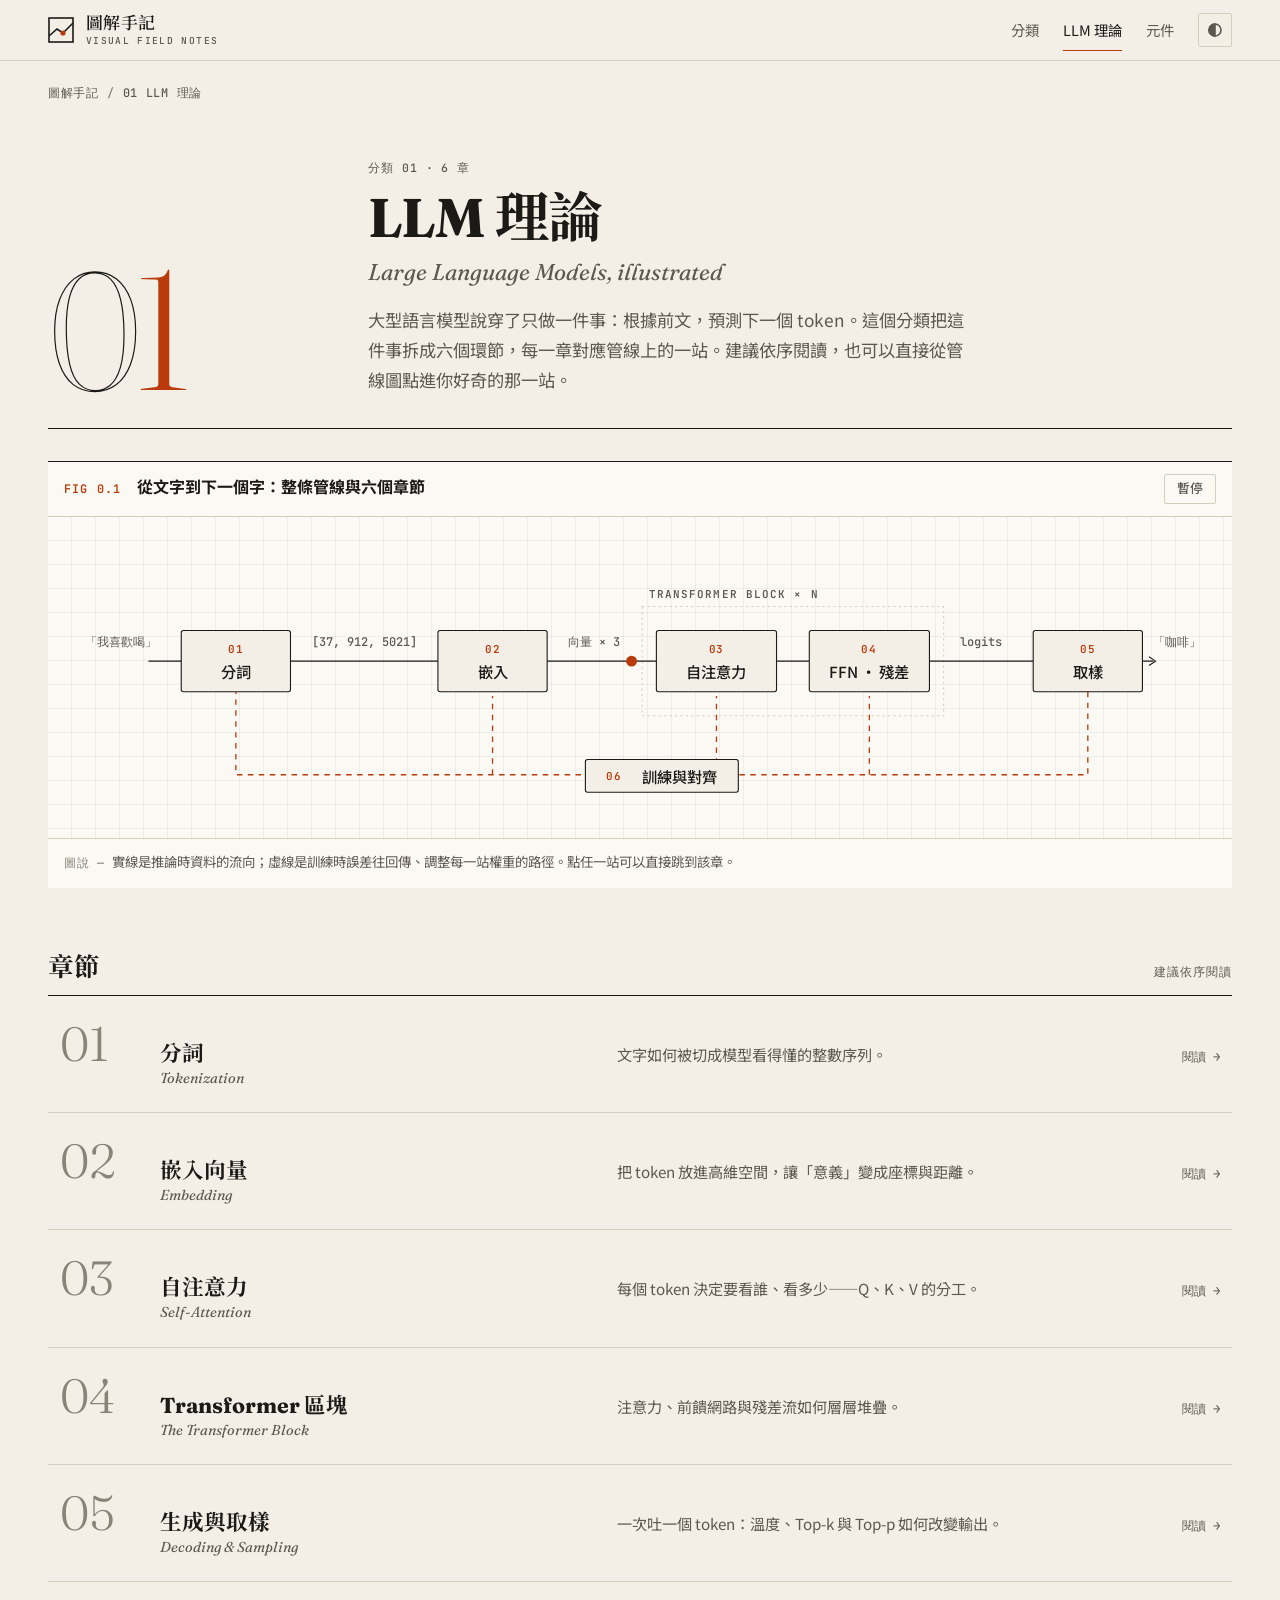
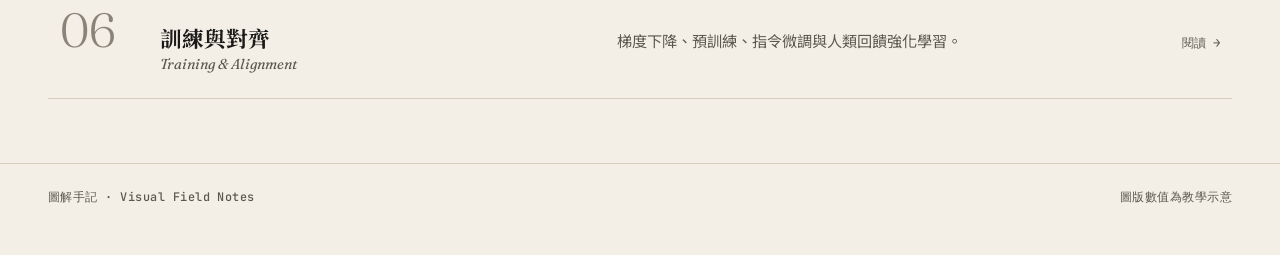
==== llm/index.html @ 07419495 "feat(site): add visual field notes site with LLM theory track Static knowledge site with interactive" ====
<!doctype html>
<html lang="zh-Hant">
<head>
<meta charset="utf-8">
<meta name="viewport" content="width=device-width, initial-scale=1">
<title>LLM 理論 · 圖解手記</title>
<meta name="description" content="六章互動圖版，從分詞、嵌入、注意力、Transformer、取樣到訓練，看懂大型語言模型。">
<script>try{var t=localStorage.getItem("fl-theme");if(t)document.documentElement.setAttribute("data-theme",t)}catch(e){}</script>
<link rel="preconnect" href="https://fonts.googleapis.com">
<link rel="preconnect" href="https://fonts.gstatic.com" crossorigin>
<link rel="stylesheet" href="https://fonts.googleapis.com/css2?family=Fraunces:ital,opsz,wght@0,9..144,300..700;1,9..144,400&family=JetBrains+Mono:wght@400;500;600&family=Noto+Sans+TC:wght@400;500;700&family=Noto+Serif+TC:wght@700&display=swap">
<link rel="stylesheet" href="../assets/css/site.css">
<style>
  .pipe-node rect { fill: var(--surface-page); stroke: var(--rule-strong); transition: fill var(--dur-1) linear, stroke var(--dur-1) linear; }
  .pipe-node text { font: 500 14px var(--f-body); fill: var(--text); text-anchor: middle; dominant-baseline: central; pointer-events: none; }
  .pipe-node .no { font: 600 10px var(--f-mono); fill: var(--accent); letter-spacing: .08em; }
  .pipe-node { cursor: pointer; outline: none; }
  .pipe-node.on rect, .pipe-node:focus-visible rect { fill: var(--surface-ink); stroke: var(--surface-ink); }
  .pipe-node.on text, .pipe-node:focus-visible text { fill: var(--text-on-ink); }
  .pipe-node.on .no, .pipe-node:focus-visible .no { fill: var(--data-hi); }
  .pipe-data text { font: 500 11px var(--f-mono); fill: var(--text-muted); text-anchor: middle; }
  .pipe-line { fill: none; stroke: var(--rule-strong); stroke-width: 1.2; }
  .pipe-loop { fill: none; stroke: var(--accent); stroke-width: 1.2; stroke-dasharray: 5 5; }
  .pipe-pulse { fill: var(--accent); }

  .ch-list { list-style: none; margin: 0; padding: 0; border-top: 1px solid var(--rule-strong); }
  .ch-list a {
    display: grid; grid-template-columns: 5.5rem minmax(0, 4fr) minmax(0, 5fr) auto; gap: var(--s-5); align-items: baseline;
    padding: var(--s-5) var(--s-3) var(--s-5) 0; border-bottom: 1px solid var(--rule); text-decoration: none;
    transition: background var(--dur-1) linear;
  }
  .ch-list a:hover, .ch-list a.on { background: var(--surface-raised); color: inherit; }
  .ch-no { font: 300 3rem/1 var(--f-display); color: var(--text-faint); font-variant-numeric: tabular-nums; padding-left: var(--s-3); transition: color var(--dur-1) linear; }
  .ch-list a:hover .ch-no, .ch-list a.on .ch-no { color: var(--accent); }
  .ch-title { font: 700 1.35rem/1.3 var(--f-display); }
  .ch-title small { display: block; font: italic 400 .9rem/1.4 var(--f-display); color: var(--text-muted); }
  .ch-sum { color: var(--text-muted); font-size: .95rem; }
  .ch-go { font: 500 .78rem var(--f-mono); color: var(--text-muted); white-space: nowrap; }
  .ch-list a:hover .ch-go { color: var(--accent); }
  @media (max-width: 860px) {
    .ch-list a { grid-template-columns: 3.6rem minmax(0, 1fr); gap: var(--s-1) var(--s-4); }
    .ch-no { font-size: 2.2rem; grid-row: span 2; }
    .ch-go { display: none; }
  }
  .list-head { display: flex; justify-content: space-between; align-items: baseline; margin: var(--s-8) 0 var(--s-3); }
  .list-head h2 { margin: 0; font: 700 1.6rem/1.2 var(--f-display); }
</style>
</head>
<body>
<a class="skip-link" href="#main">跳到主要內容</a>
<header class="masthead"><div class="masthead-inner">
  <a class="brand" href="../index.html">
    <svg class="brand-mark" viewBox="0 0 26 26" aria-hidden="true"><rect class="bm-frame" x="1" y="1" width="24" height="24"/><path class="bm-line" d="M1 19 L9 12 L15 16 L25 6"/><circle class="bm-dot" cx="15" cy="16" r="2.6"/></svg>
    <span class="brand-name">圖解手記<small>Visual Field Notes</small></span>
  </a>
  <nav class="site-nav" aria-label="主要">
    <a href="../index.html#categories" class="nav-optional">分類</a>
    <a href="index.html" aria-current="page">LLM 理論</a>
    <a href="../preview.html" class="nav-optional">元件</a>
  </nav>
  <button class="theme-toggle" type="button" aria-label="切換主題"><svg viewBox="0 0 16 16" aria-hidden="true"><circle cx="8" cy="8" r="6"/><path d="M8 2a6 6 0 0 0 0 12z" fill="currentColor"/></svg></button>
</div></header>

<main id="main" class="page">
  <ol class="crumbs">
    <li><a href="../index.html">圖解手記</a></li>
    <li aria-current="page">01 LLM 理論</li>
  </ol>

  <header class="chapter-head">
    <p class="chapter-num" aria-hidden="true">0<span class="num-accent">1</span></p>
    <div>
      <p class="meta-label">分類 01 · 6 章</p>
      <h1 class="chapter-title">LLM 理論<span class="en">Large Language Models, illustrated</span></h1>
      <p class="chapter-deck">大型語言模型說穿了只做一件事：根據前文，預測下一個 token。這個分類把這件事拆成六個環節，每一章對應管線上的一站。建議依序閱讀，也可以直接從管線圖點進你好奇的那一站。</p>
    </div>
  </header>

  <figure class="plate" id="fig-0-1">
    <div class="plate-head">
      <span class="plate-fig">FIG 0.1</span>
      <h2 class="plate-title">從文字到下一個字：整條管線與六個章節</h2>
      <button class="btn btn-ghost btn-sm" type="button" id="pipe-toggle" aria-pressed="true">暫停</button>
    </div>
    <div class="plate-stage">
      <div class="stage-scroll"><svg class="stage-svg" id="pipe" viewBox="0 0 1040 250" role="img" aria-label="LLM 管線：文字經過分詞、嵌入、注意力與 Transformer 區塊、取樣，產出下一個字；訓練以虛線回饋調整所有權重。"></svg></div>
      <p class="scroll-hint">← 可橫向捲動 →</p>
    </div>
    <p class="plate-cap">實線是推論時資料的流向；虛線是訓練時誤差往回傳、調整每一站權重的路徑。點任一站可以直接跳到該章。</p>
  </figure>

  <div class="list-head">
    <h2>章節</h2>
    <span class="meta-label">建議依序閱讀</span>
  </div>
  <ol class="ch-list" id="ch-list"></ol>
</main>

<footer class="site-foot"><div class="site-foot-inner">
  <p>圖解手記 · Visual Field Notes</p>
  <p>圖版數值為教學示意</p>
</div></footer>

<script src="../assets/js/catalog.js"></script>
<script src="../assets/js/site.js"></script>
<script>
(function () {
  "use strict";
  var track = FL_CATALOG.categories.filter(function (c) { return c.id === "llm"; })[0];
  var list = document.getElementById("ch-list");
  var rows = {};
  track.chapters.forEach(function (c) {
    var a = FL.el("a", { href: c.slug + ".html" }, FL.el("li", {}, list));
    FL.el("span", { class: "ch-no", text: c.no }, a);
    var t = FL.el("span", { class: "ch-title", text: c.title }, a);
    FL.el("small", { text: c.en }, t);
    FL.el("span", { class: "ch-sum", text: c.summary }, a);
    FL.el("span", { class: "ch-go", text: "閱讀 →" }, a);
    rows[c.no] = a;
  });

  /* ---- 管線圖 ---- */
  var S = FL.svg, svg = document.getElementById("pipe");
  var Y = 110, H = 56;
  var NODES = [
    { no: "01", label: "分詞", x: 150, w: 100 },
    { no: "02", label: "嵌入", x: 385, w: 100 },
    { no: "03", label: "自注意力", x: 590, w: 110 },
    { no: "04", label: "FFN · 殘差", x: 730, w: 110 },
    { no: "05", label: "取樣", x: 930, w: 100 }
  ];
  var DATA = [
    { x: 45, t: "「我喜歡喝」" },
    { x: 268, t: "[37, 912, 5021]" },
    { x: 478, t: "向量 × 3" },
    { x: 832, t: "logits" },
    { x: 1012, t: "「咖啡」" }
  ];
  // Transformer 區塊外框（03 + 04 重複 N 次）
  S("rect", { x: 522, y: Y - H / 2 - 22, width: 276, height: H + 44, fill: "none", stroke: "var(--rule)", "stroke-dasharray": "2 3" }, svg);
  S("text", { x: 528, y: Y - H / 2 - 30, text: "TRANSFORMER BLOCK × N", style: "font:600 10px var(--f-mono);fill:var(--text-muted);letter-spacing:.1em" }, svg);

  var main = S("path", { class: "pipe-line", d: "M 70 " + Y + " H 990", "marker-end": "" }, svg);
  S("path", { d: "M 986 " + (Y - 4) + " l 6 4 l -6 4", fill: "none", stroke: "var(--rule-strong)" }, svg);
  var gData = S("g", { class: "pipe-data" }, svg);
  DATA.forEach(function (d) { S("text", { x: d.x, y: Y - 14, text: d.t }, gData); });

  // 訓練回饋迴圈
  var loop = S("path", { class: "pipe-loop", d: "M 930 " + (Y + H / 2) + " V 214 H 150 V " + (Y + H / 2) }, svg);
  [385, 590, 730].forEach(function (x) { S("path", { class: "pipe-loop", d: "M " + x + " 214 V " + (Y + H / 2 + 4) }, svg); });
  var tg = S("g", { class: "pipe-node", tabindex: "0", role: "link", "aria-label": "第 06 章 訓練與對齊" }, svg);
  S("rect", { x: 470, y: 200, width: 140, height: 30, rx: 2 }, tg);
  S("text", { class: "no", x: 496, y: 215, text: "06" }, tg);
  S("text", { x: 556, y: 215, text: "訓練與對齊" }, tg);
  var nodeEls = { "06": tg };

  NODES.forEach(function (n) {
    var g = S("g", { class: "pipe-node", tabindex: "0", role: "link", "aria-label": "第 " + n.no + " 章 " + n.label }, svg);
    S("rect", { x: n.x - n.w / 2, y: Y - H / 2, width: n.w, height: H, rx: 2 }, g);
    S("text", { class: "no", x: n.x, y: Y - 11, text: n.no }, g);
    S("text", { x: n.x, y: Y + 9, text: n.label }, g);
    nodeEls[n.no] = g;
  });

  Object.keys(nodeEls).forEach(function (no) {
    var g = nodeEls[no], ch = track.chapters.filter(function (c) { return c.no === no; })[0];
    function hl(on) { g.classList.toggle("on", on); rows[no].classList.toggle("on", on); }
    g.addEventListener("mouseenter", function () { hl(true); });
    g.addEventListener("mouseleave", function () { hl(false); });
    g.addEventListener("focus", function () { hl(true); });
    g.addEventListener("blur", function () { hl(false); });
    g.addEventListener("click", function () { location.href = ch.slug + ".html"; });
    g.addEventListener("keydown", function (e) { if (e.key === "Enter") location.href = ch.slug + ".html"; });
    rows[no].addEventListener("mouseenter", function () { g.classList.add("on"); });
    rows[no].addEventListener("mouseleave", function () { g.classList.remove("on"); });
  });

  // 沿主線移動的脈衝（可暫停；reduced-motion 時不播放）
  var pulse = S("circle", { class: "pipe-pulse", r: 5, cx: 70, cy: Y }, svg);
  var len = main.getTotalLength(), t0 = null, raf, running = !FL.reducedMotion();
  function frame(now) {
    if (t0 == null) t0 = now;
    var p = ((now - t0) / 5200) % 1;
    var pt = main.getPointAtLength(p * len);
    pulse.setAttribute("cx", pt.x);
    raf = requestAnimationFrame(frame);
  }
  var toggle = document.getElementById("pipe-toggle");
  function set(on) {
    running = on;
    toggle.setAttribute("aria-pressed", on ? "true" : "false");
    toggle.textContent = on ? "暫停" : "播放";
    cancelAnimationFrame(raf);
    if (on) { t0 = null; raf = requestAnimationFrame(frame); }
  }
  toggle.addEventListener("click", function () { set(!running); });
  set(running);
})();
</script>
</body>
</html>
---- assets/css/site.css ----
/* ==========================================================================
   圖解手記 · Visual Field Notes
   StyleGenome: scientific-editorial × technical-instrumentation
   - 暖色紙張 + 墨色 + 單一朱紅強調；資料色（Q/K/V）只出現在圖版裡
   - 襯線標題 / 黑體內文 / 等寬 metadata 三種聲音
   - 圖版（plate）＝方格紙舞台 + FIG 標籤，是全站的 signature element
   ========================================================================== */

:root {
  /* surface */
  --surface-page: #F3EFE6;
  --surface-raised: #FBF9F4;
  --surface-sunken: #EAE4D7;
  --surface-ink: #1B1A17;
  /* text */
  --text: #1B1A17;
  --text-muted: #5C5850;
  --text-faint: #8A8478;
  --text-on-ink: #F3EFE6;
  /* rules */
  --rule: #D6CEBD;
  --rule-strong: #1B1A17;
  --grid-line: rgba(27, 26, 23, .055);
  /* accent */
  --accent: #B93A0B;
  --accent-soft: rgba(185, 58, 11, .12);
  --focus: #1F4E9C;
  /* data colours — 只在圖版中使用 */
  --data-q: #2456A8;
  --data-k: #B93A0B;
  --data-v: #2C7A4B;
  --data-hi: #D89A1A;
  --data-q-soft: rgba(36, 86, 168, .14);
  --data-k-soft: rgba(185, 58, 11, .14);
  --data-v-soft: rgba(44, 122, 75, .14);
  --data-hi-soft: rgba(216, 154, 26, .22);

  /* type */
  --f-display: "Fraunces", "Noto Serif TC", "Songti TC", serif;
  --f-body: "Noto Sans TC", "PingFang TC", "Microsoft JhengHei", system-ui, sans-serif;
  --f-mono: "JetBrains Mono", ui-monospace, "SF Mono", Menlo, monospace;

  /* space (4px base) */
  --s-1: 4px; --s-2: 8px; --s-3: 12px; --s-4: 16px; --s-5: 24px;
  --s-6: 32px; --s-7: 48px; --s-8: 64px; --s-9: 96px;
  --gutter: clamp(16px, 4vw, 48px);
  --content-max: 1360px;
  --prose-max: 68ch;

  /* shape */
  --radius-1: 2px;
  --radius-2: 4px;

  /* motion */
  --ease-out: cubic-bezier(.2, 0, 0, 1);
  --ease-inout: cubic-bezier(.65, 0, .35, 1);
  --dur-1: 120ms;
  --dur-2: 240ms;
  --dur-3: 480ms;
  --dur-draw: 900ms;

  color-scheme: light;
}

@media (prefers-color-scheme: dark) {
  :root:not([data-theme="light"]) {
    --surface-page: #14130F;
    --surface-raised: #1C1B17;
    --surface-sunken: #0F0E0B;
    --surface-ink: #ECE6D8;
    --text: #ECE6D8;
    --text-muted: #A8A296;
    --text-faint: #7A756B;
    --text-on-ink: #14130F;
    --rule: #34322B;
    --rule-strong: #ECE6D8;
    --grid-line: rgba(236, 230, 216, .05);
    --accent: #F0804A;
    --accent-soft: rgba(240, 128, 74, .16);
    --focus: #8AB0F0;
    --data-q: #7EA8EE;
    --data-k: #F0804A;
    --data-v: #6FC793;
    --data-hi: #EDBA4E;
    --data-q-soft: rgba(126, 168, 238, .18);
    --data-k-soft: rgba(240, 128, 74, .18);
    --data-v-soft: rgba(111, 199, 147, .18);
    --data-hi-soft: rgba(237, 186, 78, .22);
    color-scheme: dark;
  }
}
:root[data-theme="dark"] {
  --surface-page: #14130F;
  --surface-raised: #1C1B17;
  --surface-sunken: #0F0E0B;
  --surface-ink: #ECE6D8;
  --text: #ECE6D8;
  --text-muted: #A8A296;
  --text-faint: #7A756B;
  --text-on-ink: #14130F;
  --rule: #34322B;
  --rule-strong: #ECE6D8;
  --grid-line: rgba(236, 230, 216, .05);
  --accent: #F0804A;
  --accent-soft: rgba(240, 128, 74, .16);
  --focus: #8AB0F0;
  --data-q: #7EA8EE;
  --data-k: #F0804A;
  --data-v: #6FC793;
  --data-hi: #EDBA4E;
  --data-q-soft: rgba(126, 168, 238, .18);
  --data-k-soft: rgba(240, 128, 74, .18);
  --data-v-soft: rgba(111, 199, 147, .18);
  --data-hi-soft: rgba(237, 186, 78, .22);
  color-scheme: dark;
}

/* ---------- base ---------- */
*, *::before, *::after { box-sizing: border-box; }
[hidden] { display: none !important; }
html { -webkit-text-size-adjust: 100%; scroll-padding-top: 80px; }
body {
  margin: 0;
  background: var(--surface-page);
  color: var(--text);
  font: 400 16px/1.75 var(--f-body);
  font-feature-settings: "palt" 0;
  overflow-x: hidden;
}
img, svg, canvas { max-width: 100%; }
a { color: inherit; text-decoration-color: var(--accent); text-underline-offset: 3px; text-decoration-thickness: 1px; }
a:hover { color: var(--accent); }
button, input, select { font: inherit; color: inherit; }
:focus-visible { outline: 2px solid var(--focus); outline-offset: 2px; }
::selection { background: var(--data-hi-soft); }
code, kbd, samp { font-family: var(--f-mono); font-size: .88em; }
:not(pre) > code { background: var(--surface-sunken); padding: .1em .35em; border-radius: var(--radius-1); }

.vh { position: absolute !important; width: 1px; height: 1px; padding: 0; margin: -1px; overflow: hidden; clip: rect(0 0 0 0); white-space: nowrap; border: 0; }
.skip-link { position: absolute; left: var(--s-4); top: -100px; z-index: 100; background: var(--surface-ink); color: var(--text-on-ink); padding: var(--s-2) var(--s-4); text-decoration: none; }
.skip-link:focus { top: var(--s-2); }

.meta-label {
  font: 500 .72rem/1.3 var(--f-mono);
  letter-spacing: .08em;
  text-transform: uppercase;
  color: var(--text-muted);
}

/* ---------- masthead ---------- */
.masthead {
  position: sticky; top: 0; z-index: 40;
  background: color-mix(in srgb, var(--surface-page) 94%, transparent);
  backdrop-filter: blur(6px);
  border-bottom: 1px solid var(--rule);
}
.masthead-inner {
  max-width: var(--content-max); margin: 0 auto; padding: 0 var(--gutter);
  height: 60px; display: flex; align-items: center; gap: var(--s-5);
}
.brand { display: flex; align-items: center; gap: var(--s-3); text-decoration: none; flex: none; }
.brand:hover { color: inherit; }
.brand-mark { width: 26px; height: 26px; flex: none; }
.brand-mark .bm-frame { fill: none; stroke: currentColor; stroke-width: 1.6; }
.brand-mark .bm-line { fill: none; stroke: currentColor; stroke-width: 1.6; }
.brand-mark .bm-dot { fill: var(--accent); }
.brand-name { font: 600 1.06rem/1 var(--f-display); letter-spacing: .02em; }
.brand-name small { display: block; font: 500 .6rem/1 var(--f-mono); letter-spacing: .14em; color: var(--text-muted); margin-top: 4px; text-transform: uppercase; }
.site-nav { display: flex; gap: var(--s-5); margin-left: auto; align-items: center; }
.site-nav a { text-decoration: none; font-size: .9rem; color: var(--text-muted); padding: var(--s-2) 0; border-bottom: 1px solid transparent; }
.site-nav a:hover { color: var(--text); }
.site-nav a[aria-current="page"], .site-nav a.is-current { color: var(--text); border-bottom-color: var(--accent); }
.theme-toggle {
  appearance: none; background: none; border: 1px solid var(--rule); border-radius: var(--radius-1);
  width: 34px; height: 34px; display: grid; place-items: center; cursor: pointer; color: var(--text-muted); flex: none;
}
.theme-toggle:hover { color: var(--text); border-color: var(--text-muted); }
.theme-toggle svg { width: 16px; height: 16px; fill: none; stroke: currentColor; stroke-width: 1.6; }
@media (max-width: 640px) {
  .site-nav { gap: var(--s-4); }
  .site-nav .nav-optional { display: none; }
  .brand-name small { display: none; }
}

/* ---------- page shell ---------- */
.page { max-width: var(--content-max); margin: 0 auto; padding: 0 var(--gutter); }
.crumbs { display: flex; flex-wrap: wrap; gap: var(--s-2); padding: var(--s-5) 0 0; margin: 0; list-style: none; }
.crumbs li { font: 500 .74rem/1.4 var(--f-mono); letter-spacing: .06em; color: var(--text-muted); }
.crumbs li + li::before { content: "/"; margin-right: var(--s-2); color: var(--text-faint); }
.crumbs a { text-decoration: none; }
.crumbs a:hover { text-decoration: underline; }

/* ---------- chapter head (signature: oversized numeral) ---------- */
.chapter-head {
  display: grid; grid-template-columns: minmax(0, 3fr) minmax(0, 9fr); gap: var(--s-5) var(--s-6);
  padding: var(--s-7) 0 var(--s-6); border-bottom: 1px solid var(--rule-strong); align-items: end;
}
.chapter-num {
  font: 300 clamp(5rem, 13vw, 10.5rem)/.8 var(--f-display);
  font-variation-settings: "opsz" 144;
  letter-spacing: -.04em; color: transparent;
  -webkit-text-stroke: 1.2px var(--text);
  margin: 0; user-select: none;
}
.chapter-num .num-accent { color: var(--accent); -webkit-text-stroke: 0; }
.chapter-title { margin: var(--s-3) 0 var(--s-4); font: 700 clamp(2rem, 4.6vw, 3.4rem)/1.12 var(--f-display); letter-spacing: -.01em; text-wrap: balance; }
.chapter-title .en { display: block; font: italic 400 .42em/1.4 var(--f-display); letter-spacing: 0; color: var(--text-muted); margin-top: var(--s-2); }
.chapter-deck { margin: 0; max-width: 60ch; font-size: 1.08rem; color: var(--text-muted); }
.chapter-meta { display: flex; flex-wrap: wrap; gap: var(--s-2) var(--s-5); margin: var(--s-5) 0 0; padding: 0; list-style: none; }
.chapter-meta li { font: 500 .74rem/1.4 var(--f-mono); letter-spacing: .06em; color: var(--text-muted); }
.chapter-meta b { color: var(--text); font-weight: 600; }
@media (max-width: 760px) {
  .chapter-head { grid-template-columns: minmax(0, 1fr); padding-top: var(--s-6); }
  .chapter-num { font-size: 5.5rem; }
}

/* ---------- chapter layout: rail + main ---------- */
.chapter-body {
  display: grid; grid-template-columns: minmax(0, 3fr) minmax(0, 9fr); gap: var(--s-6);
  padding: var(--s-6) 0 var(--s-8);
}
.rail { position: relative; min-width: 0; }
.rail-inner { position: sticky; top: 84px; display: grid; grid-template-columns: minmax(0, 1fr); gap: var(--s-5); }
.toc { list-style: none; margin: 0; padding: 0; border-left: 1px solid var(--rule); }
.toc a {
  display: grid; grid-template-columns: 2.6em 1fr; gap: var(--s-2);
  padding: 6px 0 6px var(--s-3); margin-left: -1px; border-left: 2px solid transparent;
  text-decoration: none; font-size: .88rem; color: var(--text-muted); line-height: 1.45;
  transition: color var(--dur-1) linear, border-color var(--dur-2) var(--ease-out);
}
.toc a span { font: 500 .72rem/1.9 var(--f-mono); color: var(--text-faint); }
.toc a:hover { color: var(--text); }
.toc a.is-active { color: var(--text); border-left-color: var(--accent); }
.rail-figs { list-style: none; margin: 0; padding: 0; display: grid; gap: 4px; }
.rail-figs a { font: 500 .74rem/1.5 var(--f-mono); text-decoration: none; color: var(--text-muted); }
.rail-figs a:hover { color: var(--accent); }
@media (max-width: 960px) {
  .chapter-body { grid-template-columns: minmax(0, 1fr); gap: var(--s-4); }
  .rail-inner { position: static; }
  .rail .rail-figs-wrap { display: none; }
  .toc { display: flex; overflow-x: auto; border-left: 0; border-bottom: 1px solid var(--rule); scrollbar-width: none; }
  .toc a { grid-template-columns: auto auto; white-space: nowrap; border-left: 0; border-bottom: 2px solid transparent; padding: var(--s-2) var(--s-3); margin: 0 0 -1px; }
  .toc a.is-active { border-bottom-color: var(--accent); }
}

/* ---------- prose ---------- */
.prose { min-width: 0; }
.prose > * { max-width: var(--prose-max); }
.prose > .plate, .prose > .wide { max-width: none; }
.prose h2 {
  font: 700 clamp(1.5rem, 2.6vw, 2rem)/1.25 var(--f-display);
  margin: var(--s-8) 0 var(--s-4); padding-top: var(--s-4); border-top: 1px solid var(--rule);
  display: grid; grid-template-columns: auto 1fr; gap: var(--s-4); align-items: baseline;
}
.prose h2:first-child { margin-top: 0; }
.prose h2 .sec { font: 500 .8rem/1 var(--f-mono); color: var(--accent); letter-spacing: .06em; }
.prose h3 { font: 700 1.15rem/1.4 var(--f-body); margin: var(--s-6) 0 var(--s-2); }
.prose p { margin: 0 0 var(--s-4); }
.prose ul, .prose ol { padding-left: 1.4em; margin: 0 0 var(--s-4); }
.prose li { margin-bottom: var(--s-1); }
.prose li::marker { color: var(--text-faint); font-family: var(--f-mono); }
.prose strong { font-weight: 700; }
.prose .lede { font-size: 1.12rem; }
.term { border-bottom: 1px dotted var(--text-muted); cursor: help; }
.term-en { font: italic 400 .95em var(--f-display); color: var(--text-muted); }

/* note — 左側細線註記，不是卡片 */
.note {
  border-left: 2px solid var(--accent); padding: var(--s-1) 0 var(--s-1) var(--s-4);
  margin: var(--s-5) 0; color: var(--text);
}
.note > .meta-label { display: block; color: var(--accent); margin-bottom: var(--s-1); }
.note p:last-child { margin-bottom: 0; }

/* formula block */
.formula {
  font: 400 .98rem/1.7 var(--f-mono); background: var(--surface-sunken);
  padding: var(--s-4) var(--s-5); margin: var(--s-5) 0; overflow-x: auto; border-radius: var(--radius-1);
  border-left: 2px solid var(--rule-strong);
}
.formula .cmt { color: var(--text-muted); }
.formula var { font-style: italic; font-family: var(--f-display); font-size: 1.08em; }

/* key-takeaways list — ruled rows */
.takeaways { list-style: none; padding: 0; margin: var(--s-5) 0; border-top: 1px solid var(--rule-strong); counter-reset: tk; }
.takeaways li { counter-increment: tk; display: grid; grid-template-columns: 3em 1fr; gap: var(--s-3); padding: var(--s-3) 0; border-bottom: 1px solid var(--rule); margin: 0; }
.takeaways li::before { content: counter(tk, decimal-leading-zero); font: 500 .78rem/1.9 var(--f-mono); color: var(--accent); }

/* ---------- plate (signature) ---------- */
.plate {
  margin: var(--s-6) 0 var(--s-7);
  border-top: 1px solid var(--rule-strong);
  background: var(--surface-raised);
  scroll-margin-top: 80px;
}
.plate-head {
  display: grid; grid-template-columns: auto 1fr auto; gap: var(--s-4); align-items: baseline;
  padding: var(--s-3) var(--s-4); border-bottom: 1px solid var(--rule);
}
.plate-fig { font: 600 .74rem/1 var(--f-mono); letter-spacing: .1em; color: var(--accent); white-space: nowrap; }
.plate-title { margin: 0; font: 700 1rem/1.4 var(--f-body); }
.plate-hint { font: 500 .7rem/1.3 var(--f-mono); color: var(--text-faint); letter-spacing: .04em; text-align: right; }
@media (max-width: 640px) { .plate-head { grid-template-columns: auto 1fr; } .plate-hint { display: none; } }

.plate-stage {
  position: relative; overflow: hidden;
  min-height: 320px; padding: var(--s-5);
  background-color: var(--surface-raised);
  background-image:
    linear-gradient(var(--grid-line) 1px, transparent 1px),
    linear-gradient(90deg, var(--grid-line) 1px, transparent 1px);
  background-size: 24px 24px;
  background-position: -1px -1px;
}
.plate-stage svg { display: block; overflow: visible; }
.plate-stage .stage-svg { width: 100%; height: auto; }

.plate-controls {
  display: flex; flex-wrap: wrap; align-items: center; gap: var(--s-3) var(--s-5);
  padding: var(--s-3) var(--s-4); border-top: 1px solid var(--rule);
}
.plate-controls .spacer { flex: 1 1 auto; }
.plate-narr {
  margin: 0; padding: var(--s-3) var(--s-4); border-top: 1px solid var(--rule);
  font-size: .94rem; min-height: 3.4em; color: var(--text);
}
.plate-narr b { color: var(--accent); font-weight: 700; }
.plate-cap {
  margin: 0; padding: var(--s-3) var(--s-4) var(--s-4); border-top: 1px solid var(--rule);
  font-size: .84rem; color: var(--text-muted); line-height: 1.6;
}
.plate-cap::before { content: "圖說 — "; font: 500 .72rem var(--f-mono); color: var(--text-faint); letter-spacing: .06em; }

/* 寬圖在窄螢幕內部橫向捲動（頁面本身不捲動） */
.stage-scroll { overflow-x: auto; }
.plate-stage > .stage-scroll { margin: calc(var(--s-5) * -1); padding: var(--s-5); }
.stage-scroll > svg { min-width: 640px; }
.scroll-hint { display: none; font: 500 .7rem var(--f-mono); color: var(--text-faint); margin: var(--s-2) 0 0; }
@media (max-width: 700px) { .scroll-hint { display: block; } }

/* split stage: viz + side readout */
.stage-split { display: grid; grid-template-columns: minmax(0, 1fr) minmax(200px, 280px); gap: var(--s-5); align-items: start; }
.stage-split > * { min-width: 0; }
@media (max-width: 760px) { .stage-split { grid-template-columns: 1fr; } }
.readout { display: grid; gap: var(--s-1); font-size: .86rem; }
.readout dl { margin: 0; display: grid; grid-template-columns: auto 1fr; gap: 4px var(--s-3); }
.readout dt { font: 500 .72rem/1.7 var(--f-mono); color: var(--text-muted); letter-spacing: .04em; }
.readout dd { margin: 0; font: 500 .9rem/1.5 var(--f-mono); text-align: right; font-variant-numeric: tabular-nums; }

/* ---------- controls ---------- */
.btn {
  appearance: none; display: inline-flex; align-items: center; gap: var(--s-2);
  min-height: 36px; padding: 0 var(--s-4);
  border: 1px solid var(--rule-strong); border-radius: var(--radius-1);
  background: transparent; color: var(--text); cursor: pointer;
  font: 500 .86rem/1 var(--f-body); white-space: nowrap;
  transition: background var(--dur-1) linear, color var(--dur-1) linear, transform var(--dur-1) var(--ease-out);
}
.btn:hover { background: var(--surface-sunken); }
.btn:active { transform: translateY(1px); }
.btn:disabled { opacity: .4; cursor: not-allowed; }
.btn svg { width: 14px; height: 14px; fill: none; stroke: currentColor; stroke-width: 1.8; stroke-linecap: round; stroke-linejoin: round; }
.btn-primary { background: var(--surface-ink); color: var(--text-on-ink); border-color: var(--surface-ink); }
.btn-primary:hover { background: var(--accent); border-color: var(--accent); color: #fff; }
.btn-ghost { border-color: var(--rule); color: var(--text-muted); }
.btn-ghost:hover { color: var(--text); }
.btn-sm { min-height: 30px; padding: 0 var(--s-3); font-size: .8rem; }

/* segmented control */
.seg { display: inline-flex; border: 1px solid var(--rule); border-radius: var(--radius-1); }
.seg button {
  appearance: none; border: 0; background: transparent; cursor: pointer;
  min-height: 32px; padding: 0 var(--s-3); font: 500 .8rem/1 var(--f-body); color: var(--text-muted);
}
.seg button + button { border-left: 1px solid var(--rule); }
.seg button[aria-pressed="true"] { background: var(--surface-ink); color: var(--text-on-ink); }

/* slider with label + output */
.field { display: inline-grid; grid-template-columns: auto minmax(110px, 180px) 3.6em; align-items: center; gap: var(--s-3); }
.field label { font: 500 .74rem/1.2 var(--f-mono); letter-spacing: .06em; color: var(--text-muted); text-transform: uppercase; }
.field output { font: 600 .86rem/1 var(--f-mono); font-variant-numeric: tabular-nums; text-align: right; }
input[type="range"] { width: 100%; accent-color: var(--accent); height: 28px; margin: 0; }
.text-input {
  width: 100%; min-height: 40px; padding: var(--s-2) var(--s-3);
  border: 1px solid var(--rule); border-bottom: 2px solid var(--rule-strong); border-radius: 0;
  background: var(--surface-page); font: 400 1rem/1.4 var(--f-mono);
}
.text-input:focus { outline: none; border-bottom-color: var(--accent); }

/* step ticks */
.steps { display: flex; gap: 4px; align-items: center; list-style: none; margin: 0; padding: 0; }
.steps li { width: 22px; height: 3px; background: var(--rule); transition: background var(--dur-2) var(--ease-out); }
.steps li.done { background: var(--text-muted); }
.steps li.now { background: var(--accent); }
.step-count { font: 500 .74rem/1 var(--f-mono); color: var(--text-muted); font-variant-numeric: tabular-nums; }

/* token chip — 圖版內的 token 單位 */
.tok {
  display: inline-flex; align-items: center; gap: 6px;
  padding: 3px 8px; border: 1px solid var(--rule-strong); border-radius: var(--radius-1);
  font: 500 .88rem/1.4 var(--f-mono); background: var(--surface-page); white-space: pre;
}
.tok small { font-size: .7em; color: var(--text-muted); }

/* legend */
.legend { display: flex; flex-wrap: wrap; gap: var(--s-2) var(--s-4); margin: 0; padding: 0; list-style: none; }
.legend li { display: inline-flex; align-items: center; gap: 6px; font: 500 .74rem/1.3 var(--f-mono); color: var(--text-muted); }
.legend i { width: 12px; height: 3px; background: var(--c, currentColor); display: inline-block; }

/* ---------- pager ---------- */
.pager { display: grid; grid-template-columns: 1fr 1fr; border-top: 1px solid var(--rule-strong); margin-top: var(--s-8); }
.pager a { display: grid; gap: var(--s-1); padding: var(--s-5) var(--s-4); text-decoration: none; transition: background var(--dur-1) linear; }
.pager a:hover { background: var(--surface-raised); color: inherit; }
.pager a + a, .pager .pager-empty + a { border-left: 1px solid var(--rule); text-align: right; }
.pager .pg-title { font: 700 1.1rem/1.35 var(--f-display); }
.pager a:hover .pg-title { color: var(--accent); }
@media (max-width: 640px) { .pager { grid-template-columns: 1fr; } .pager a + a { border-left: 0; border-top: 1px solid var(--rule); } }

/* ---------- footer ---------- */
.site-foot { border-top: 1px solid var(--rule); margin-top: var(--s-8); }
.site-foot-inner { max-width: var(--content-max); margin: 0 auto; padding: var(--s-5) var(--gutter) var(--s-7); display: flex; flex-wrap: wrap; justify-content: space-between; gap: var(--s-3); }
.site-foot p { margin: 0; font: 500 .74rem/1.6 var(--f-mono); color: var(--text-muted); letter-spacing: .04em; }

/* ---------- index rows (取代卡片網格) ---------- */
.index-table { width: 100%; border-collapse: collapse; }
.index-table th { text-align: left; font: 500 .72rem/1.3 var(--f-mono); letter-spacing: .08em; text-transform: uppercase; color: var(--text-muted); padding: var(--s-2) var(--s-3) var(--s-2) 0; border-bottom: 1px solid var(--rule-strong); font-weight: 500; }

/* status label — 方角，不是 pill */
.status { display: inline-block; font: 600 .66rem/1 var(--f-mono); letter-spacing: .1em; text-transform: uppercase; padding: 4px 6px; border: 1px solid currentColor; border-radius: var(--radius-1); white-space: nowrap; }
.status-live { color: var(--accent); }
.status-planned { color: var(--text-faint); }

/* ---------- motion utilities ---------- */
.draw { stroke-dasharray: var(--len, 1000); stroke-dashoffset: var(--len, 1000); transition: stroke-dashoffset var(--dur-draw) var(--ease-out); }
.draw.is-drawn { stroke-dashoffset: 0; }
.reveal-mask { clip-path: inset(0 100% 0 0); transition: clip-path var(--dur-3) var(--ease-out); }
.reveal-mask.is-in { clip-path: inset(0 0 0 0); }

@media (prefers-reduced-motion: reduce) {
  *, *::before, *::after { transition-duration: 1ms !important; animation-duration: 1ms !important; animation-iteration-count: 1 !important; scroll-behavior: auto !important; }
  .draw { stroke-dashoffset: 0; }
  .reveal-mask { clip-path: none; }
}
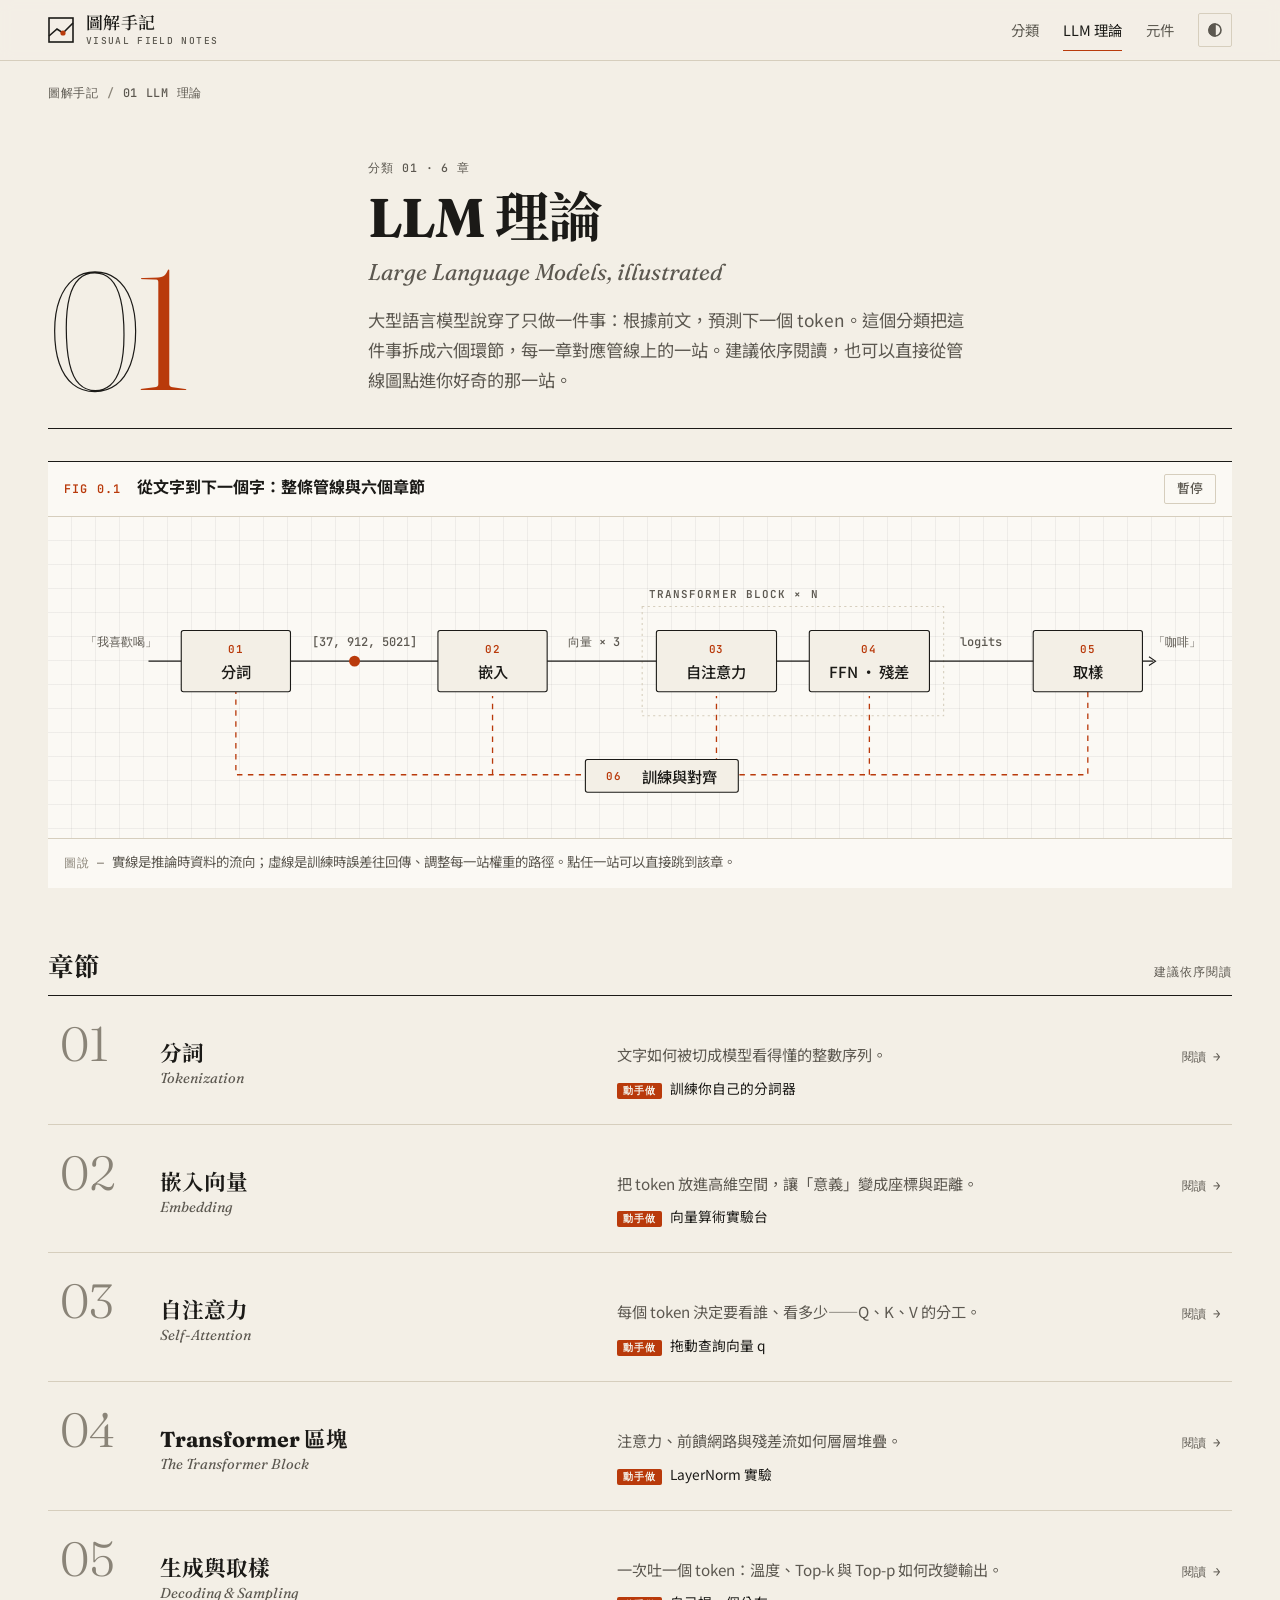
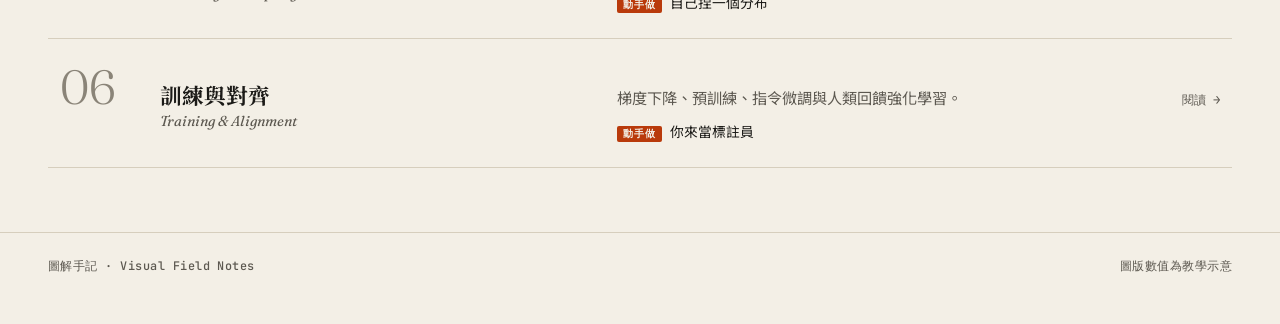
==== commit 09bc4e99: "feat(llm): add hands-on lab plates to every chapter Add one "動手做" lab per chapter where readers mani" ====
--- a/llm/index.html
+++ b/llm/index.html
@@ -35,6 +35,8 @@
   .ch-title { font: 700 1.35rem/1.3 var(--f-display); }
   .ch-title small { display: block; font: italic 400 .9rem/1.4 var(--f-display); color: var(--text-muted); }
   .ch-sum { color: var(--text-muted); font-size: .95rem; }
+  .ch-lab { display: flex; align-items: baseline; gap: var(--s-2); margin-top: var(--s-2); font-size: .86rem; color: var(--text); }
+  .ch-lab .lab-tag { margin-left: 0; }
   .ch-go { font: 500 .78rem var(--f-mono); color: var(--text-muted); white-space: nowrap; }
   .ch-list a:hover .ch-go { color: var(--accent); }
   @media (max-width: 860px) {
@@ -114,7 +116,12 @@
     FL.el("span", { class: "ch-no", text: c.no }, a);
     var t = FL.el("span", { class: "ch-title", text: c.title }, a);
     FL.el("small", { text: c.en }, t);
-    FL.el("span", { class: "ch-sum", text: c.summary }, a);
+    var sum = FL.el("span", { class: "ch-sum", text: c.summary }, a);
+    if (c.lab) {
+      var lab = FL.el("span", { class: "ch-lab" }, sum);
+      FL.el("span", { class: "lab-tag", text: "動手做" }, lab);
+      lab.appendChild(document.createTextNode(c.lab));
+    }
     FL.el("span", { class: "ch-go", text: "閱讀 →" }, a);
     rows[c.no] = a;
   });
--- a/assets/css/site.css
+++ b/assets/css/site.css
@@ -234,6 +234,7 @@
 .rail-figs { list-style: none; margin: 0; padding: 0; display: grid; gap: 4px; }
 .rail-figs a { font: 500 .74rem/1.5 var(--f-mono); text-decoration: none; color: var(--text-muted); }
 .rail-figs a:hover { color: var(--accent); }
+.rail-lab { margin-left: var(--s-2); color: var(--accent); font-weight: 600; }
 @media (max-width: 960px) {
   .chapter-body { grid-template-columns: minmax(0, 1fr); gap: var(--s-4); }
   .rail-inner { position: static; }
@@ -331,6 +332,26 @@
 }
 .plate-cap::before { content: "圖說 — "; font: 500 .72rem var(--f-mono); color: var(--text-faint); letter-spacing: .06em; }
 
+/* 動手做圖版：朱紅頂線 + 標籤，讓讀者一眼分辨「看」與「做」 */
+.plate.is-lab { border-top: 2px solid var(--accent); }
+.lab-tag {
+  display: inline-block; margin-left: var(--s-2); padding: 3px 6px; vertical-align: 1px;
+  font: 600 .64rem/1 var(--f-mono); letter-spacing: .1em;
+  background: var(--accent); color: var(--surface-page); border-radius: var(--radius-1);
+}
+.lab-task { margin: 0; padding: var(--s-3) var(--s-4); border-bottom: 1px solid var(--rule); font-size: .9rem; display: grid; grid-template-columns: auto 1fr; gap: var(--s-3); align-items: baseline; }
+.lab-task::before { content: "任務"; font: 600 .7rem/1.6 var(--f-mono); letter-spacing: .1em; color: var(--accent); }
+.lab-task p { margin: 0; }
+
+/* 可拖曳控制點（FL.drag） */
+.handle { cursor: grab; touch-action: none; outline: none; }
+.handle.is-dragging { cursor: grabbing; }
+.handle:focus-visible { outline: 2px solid var(--focus); outline-offset: 2px; }
+svg .handle:focus-visible { outline: none; }
+svg .handle:focus-visible .handle-ring { stroke: var(--focus); stroke-width: 2.5; }
+.handle-ring { fill: var(--surface-page); stroke: var(--rule-strong); stroke-width: 1.5; }
+.handle:hover .handle-ring, .handle.is-dragging .handle-ring { stroke: var(--accent); }
+
 /* 寬圖在窄螢幕內部橫向捲動（頁面本身不捲動） */
 .stage-scroll { overflow-x: auto; }
 .plate-stage > .stage-scroll { margin: calc(var(--s-5) * -1); padding: var(--s-5); }
